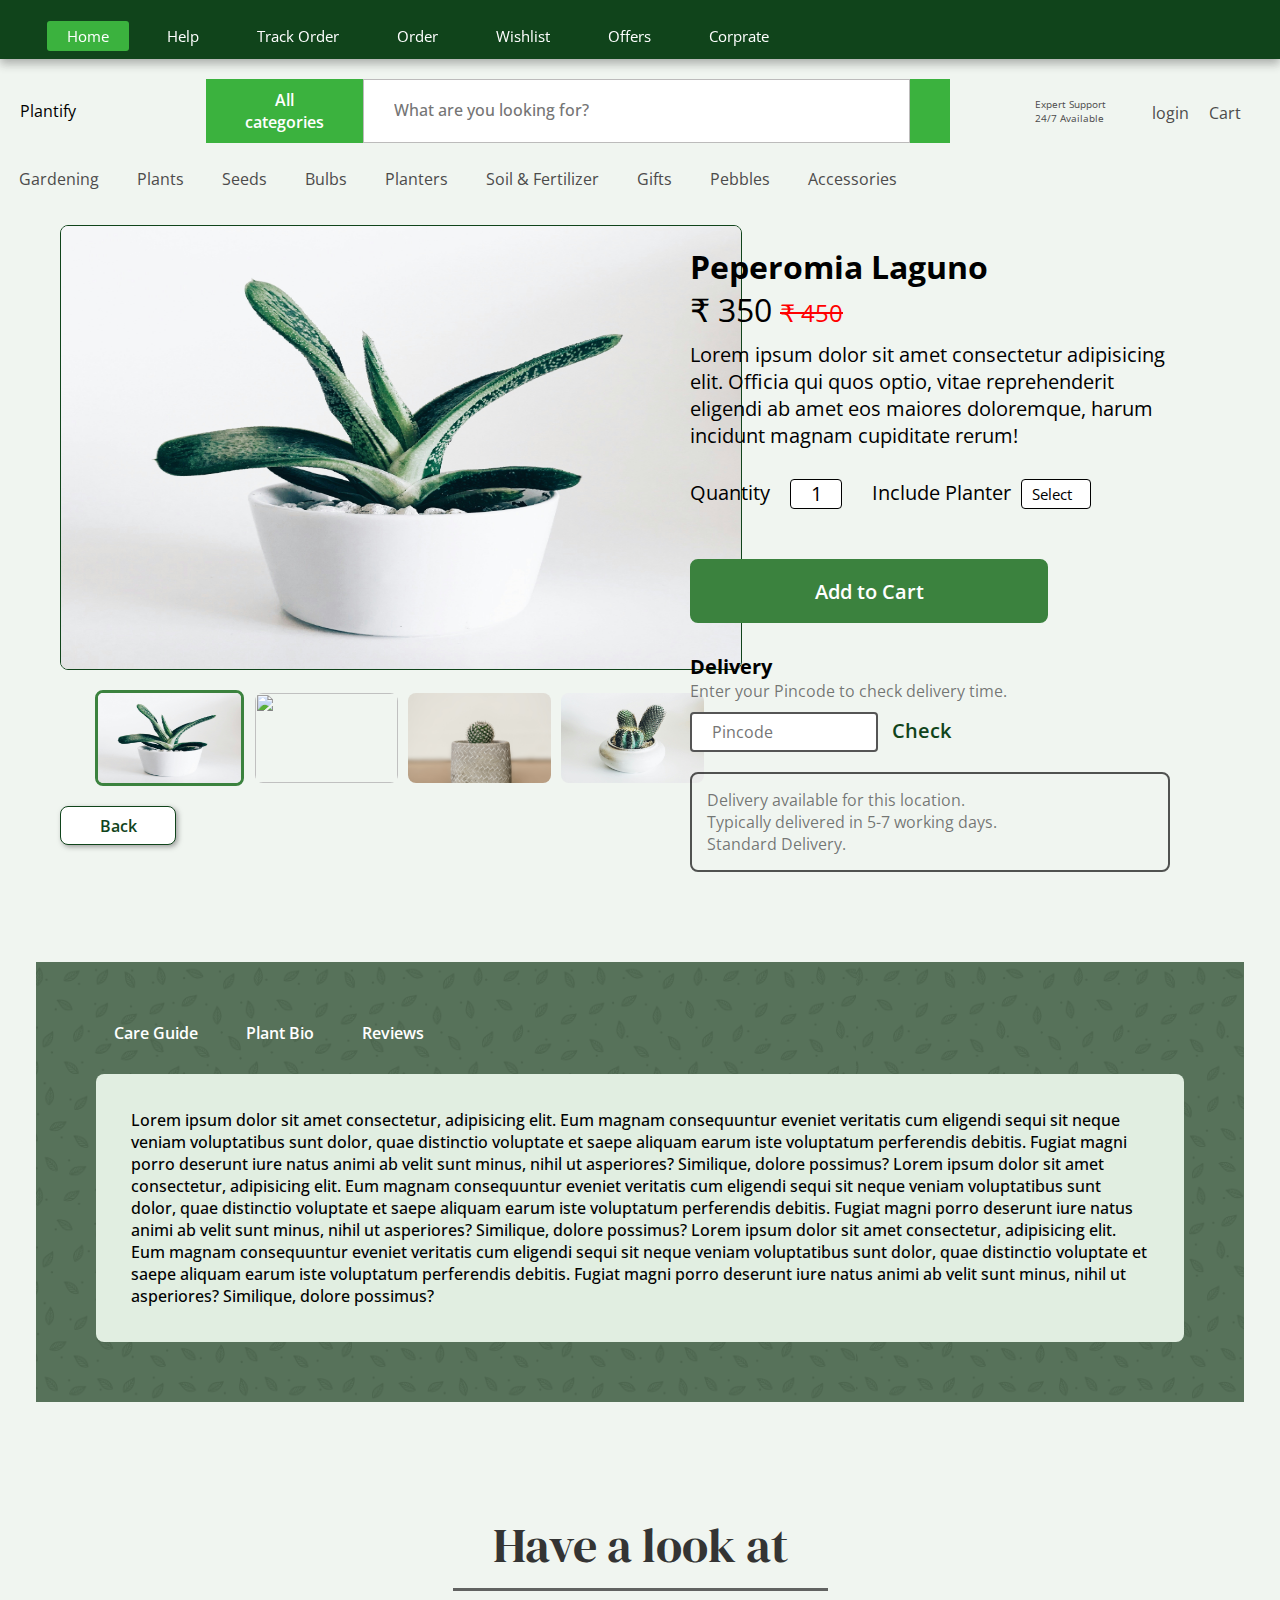
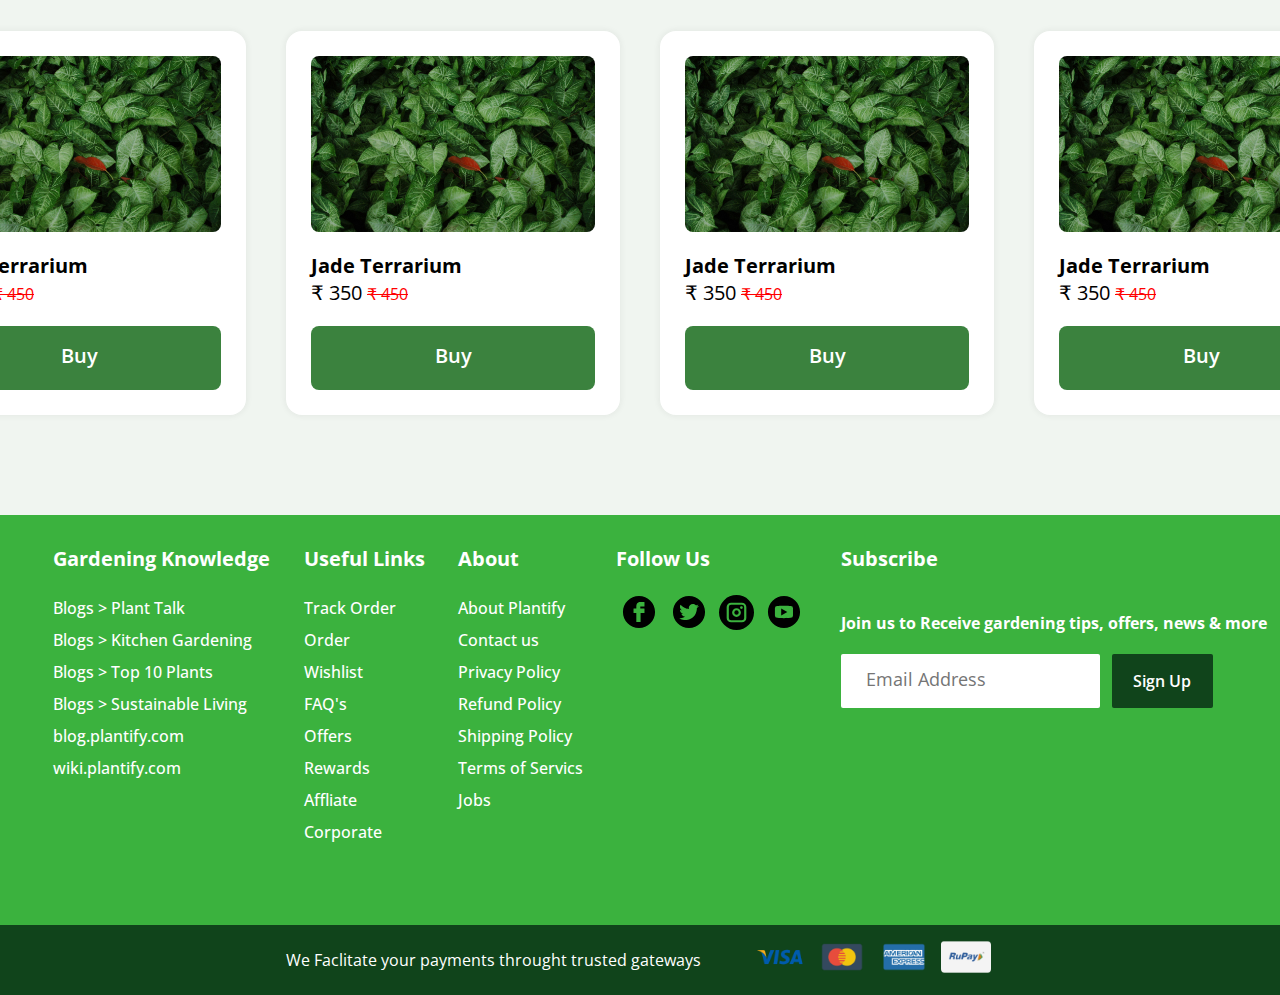
==== order.html @ 04eeaf90 "Add files via upload" ====
<!DOCTYPE html>
<html lang="en">

<head>
    <meta charset="UTF-8" />
    <meta name="viewport" content="width=device-width, initial-scale=1.0" />
    <title>Plantify Home</title>
    <link rel="stylesheet" href="home-style.css" />
    <link rel="preconnect" href="https://fonts.googleapis.com" />
    <link rel="preconnect" href="https://fonts.gstatic.com" crossorigin />
    <link href="https://fonts.googleapis.com/css2?family=Open+Sans:ital,wght@0,300..800;1,300..800&display=swap"
        rel="stylesheet" />
    <link rel="preconnect" href="https://fonts.googleapis.com" />
    <link rel="preconnect" href="https://fonts.gstatic.com" crossorigin />
    <link href="https://fonts.googleapis.com/css2?family=DM+Serif+Display:ital@0;1&display=swap" rel="stylesheet" />
    <script src="https://kit.fontawesome.com/496f002ed5.js" crossorigin="anonymous"></script>
    <style>
      body::before {
          display: none;
      }
    </style>
</head>

<body>
    <!-- header -->
    <div class="nav-header">
        <div class="nav-links">
            <a href="" id="current">Home</a>
            <a href="#1">Help</a>
            <a href="#2">Track Order</a>
            <a href="#3">Order</a>
            <a href="#4">Wishlist</a>
            <a href="#5">Offers</a>
            <a href="#6">Corprate</a>
        </div>
    </div>

    <!-- search area -->
    <div class="search-area">
        <div class="logo">Plantify</div>

        <div class="search-bar">
            <a href="#1">All categories</a>
            <input type="text" name="" id="" placeholder="What are you looking for?" />
            <button id="search"><i class="fa fa-search"></i></button>
        </div>

        <div class="search-links">
            <a href="#1" id="support">
                <i class="fa fa-support"></i>
                <p>Expert Support 24/7 Available</p>
            </a>
            <a href="#2">
                <i class="fa fa-user"></i>
                login
            </a>
            <a href="#3">
                <i class="fa-solid fa-cart-shopping"></i>
                Cart
            </a>
        </div>
    </div>

    <!-- dropdown menus -->
    <div class="dropdown-menu">

        <div class="dropdown">
            <button class="dropbtn">Gardening <i class="fa fa-chevron-down"></i></button>
            <div class="dropdown-content">
                <a href="#">Link 1</a>
                <a href="#">Link 2</a>
                <a href="#">Link 3</a>
            </div>
        </div>

        <div class="dropdown">
            <button class="dropbtn">Plants <i class="fa fa-chevron-down"></i></button>
            <div class="dropdown-content">
                <a href="#">Link 1</a>
                <a href="#">Link 2</a>
                <a href="#">Link 3</a>
            </div>
        </div>

        <div class="dropdown">
            <button class="dropbtn">Seeds <i class="fa fa-chevron-down"></i></button>
            <div class="dropdown-content">
                <a href="#">Link 1</a>
                <a href="#">Link 2</a>
                <a href="#">Link 3</a>
            </div>
        </div>

        <div class="dropdown">
            <button class="dropbtn">Bulbs <i class="fa fa-chevron-down"></i></button>
            <div class="dropdown-content">
                <a href="#">Link 1</a>
                <a href="#">Link 2</a>
                <a href="#">Link 3</a>
            </div>
        </div>

        <div class="dropdown">
            <button class="dropbtn">Planters <i class="fa fa-chevron-down"></i></button>
            <div class="dropdown-content">
                <a href="#">Link 1</a>
                <a href="#">Link 2</a>
                <a href="#">Link 3</a>
            </div>
        </div>
        <div class="dropdown">
            <button class="dropbtn">Soil & Fertilizer <i class="fa fa-chevron-down"></i></button>
            <div class="dropdown-content">
                <a href="#">Link 1</a>
                <a href="#">Link 2</a>
                <a href="#">Link 3</a>
            </div>
        </div>

        <div class="dropdown">
            <button class="dropbtn">Gifts <i class="fa fa-chevron-down"></i></button>
            <div class="dropdown-content">
                <a href="#">Link 1</a>
                <a href="#">Link 2</a>
                <a href="#">Link 3</a>
            </div>
        </div>

        <div class="dropdown">
            <button class="dropbtn">Pebbles <i class="fa fa-chevron-down"></i></button>
            <div class="dropdown-content">
                <a href="#">Link 1</a>
                <a href="#">Link 2</a>
                <a href="#">Link 3</a>
            </div>
        </div>

        <div class="dropdown">
            <button class="dropbtn">Accessories <i class="fa fa-chevron-down"></i></button>
            <div class="dropdown-content">
                <a href="#">Link 1</a>
                <a href="#">Link 2</a>
                <a href="#">Link 3</a>
            </div>
        </div>

    </div>

    <!-- product detail -->
    <div class="pd-detail">
        <div class="pd-image-section">
            <img id="pd-main-img" src="assets/product/pd-img-1.jpg"></img>
            <div class="pd-other-img">
                <i class="fa fa-chevron-left" onclick="imageBackward()"></i>
                <img src="assets/product/pd-img-1.jpg" alt="" class="selected" id="sample">
                <img src="assets/product/pd-img-3.jpg" alt="">
                <img src="assets/product/pd-img-4.jpg" alt="">
                <img src="assets/product/pd-img-5.jpg" alt="">
                <i class="fa fa-chevron-right" onclick="imageForward()"></i>
            </div>
            <button onclick="window.location.href = 'index.html'">Back</button>
        </div>
        <div class="pd-content">

            <h1 id="pd-name">Peperomia Laguno</h1>
            <p id="pd-price" style="font-size: 32px;">
                &#8377 350 <s style="font-size: 24px; color: red;">&#8377 450</s>
            </p>
            <p id="pd-detail-text">
                Lorem ipsum dolor sit amet consectetur adipisicing elit. Officia qui quos optio, vitae reprehenderit eligendi ab amet eos maiores doloremque, harum incidunt magnam cupiditate rerum!
            </p>
            <div class="pd-selections">
                    <div class="quantity-container">
                        <label for="Quantity">Quantity</label>
                        <div class="quantity-input">
                          <i class="fa fa-minus" onclick="if(quantityValue>1){quantityValue--;
                          quantity.value = quantityValue;}"></i>
                          <input type="text" id="quantity" value="1" readonly style="border: none; background: transparent; width: 30px; text-align: center; font-size: 20px;">
                          <i class="fa fa-plus" onclick="quantityValue++;
                          quantity.value = quantityValue;"></i>
                        </div>    
                    </div>
                    <p>Include Planter</p>
                    <div class="planter-include">
                      <button class="planter-include-btn" id="planter">Select &nbsp <i class="fa fa-chevron-down"></i></button>
                      <div class="planter-include-content">
                        <p onclick="planter.innerHTML = this.innerHTML;">Yes</p>
                        <p onclick="planter.innerHTML = this.innerHTML;">No</p>
                      </div>
                    </div>
                    
            </div>
            <button id="add-to-cart">Add to Cart</button>
            <div class="delivery-detail">
                <h1>Delivery</h1>
                <p>Enter your Pincode to check delivery time.</p>
                <input type="text" id="pin-code" placeholder="Pincode">
                <button id="check">Check</button>
                <p id="delivery-detail-content">
                    Delivery available for this location.
                    <br>
                    Typically delivered in 5-7 working days.
                    <br>
                    Standard Delivery.

                </p>
            </div>

        </div>
    </div>

    <!-- product more description -->
    <div class="pd-description-box">
        <div class="description-box-link">
            <span id="Care-Guide"><i class="fa fa-chevron-down"></i> &nbsp Care Guide</span>
            <span id="Care-Guide"><i class="fa fa-chevron-right"></i> &nbsp Plant Bio</span>
            <span id="Care-Guide"><i class="fa fa-chevron-right"></i> &nbsp Reviews</span>
        </div>
        <div class="description-box-content">
            Lorem ipsum dolor sit amet consectetur, adipisicing elit. Eum magnam consequuntur eveniet veritatis cum eligendi sequi sit neque veniam voluptatibus sunt dolor, quae distinctio voluptate et saepe aliquam earum iste voluptatum perferendis debitis. Fugiat magni porro deserunt iure natus animi ab velit sunt minus, nihil ut asperiores? Similique, dolore possimus?

            Lorem ipsum dolor sit amet consectetur, adipisicing elit. Eum magnam consequuntur eveniet veritatis cum eligendi sequi sit neque veniam voluptatibus sunt dolor, quae distinctio voluptate et saepe aliquam earum iste voluptatum perferendis debitis. Fugiat magni porro deserunt iure natus animi ab velit sunt minus, nihil ut asperiores? Similique, dolore possimus? 

            Lorem ipsum dolor sit amet consectetur, adipisicing elit. Eum magnam consequuntur eveniet veritatis cum eligendi sequi sit neque veniam voluptatibus sunt dolor, quae distinctio voluptate et saepe aliquam earum iste voluptatum perferendis debitis. Fugiat magni porro deserunt iure natus animi ab velit sunt minus, nihil ut asperiores? Similique, dolore possimus?    
        </div>
    </div>

    <div class="section">

        <div class="section-title" style="margin-top: 60px;">
          Have a look at
        </div>
    
        <div class="section-card">
    
          <div class="square-1">
            <div class="img"></div>
            <div class="content">
              <h4>Jade Terrarium</h4>
              <p>
                &#8377 350 <s style="font-size: 16px; color: red;">&#8377 450</s>
              </p>
            </div>
            <a href="#1">Buy</a>
          </div>
    
          <div class="square-1">
            <div class="img"></div>
            <div class="content">
              <h4>Jade Terrarium</h4>
              <p>
                &#8377 350 <s style="font-size: 16px; color: red;">&#8377 450</s>
              </p>
            </div>
            <a href="#1">Buy</a>
          </div>
    
          <div class="square-1">
            <div class="img"></div>
            <div class="content">
              <h4>Jade Terrarium</h4>
              <p>
                &#8377 350 <s style="font-size: 16px; color: red;">&#8377 450</s>
              </p>
            </div>
            <a href="#1">Buy</a>
          </div>
    
          <div class="square-1">
            <div class="img"></div>
            <div class="content">
              <h4>Jade Terrarium</h4>
              <p>
                &#8377 350 <s style="font-size: 16px; color: red;">&#8377 450</s>
              </p>
            </div>
            <a href="#1">Buy</a>
          </div>
    
        </div>
    
      </div>

        <!-- footer Navigation -->
  <div class="footer-nav">
    <div class="link-col">
      <h4>Gardening Knowledge</h4>
      <a href="">Blogs > Plant Talk</a>
      <a href="">Blogs > Kitchen Gardening</a>
      <a href="">Blogs > Top 10 Plants</a>
      <a href="">Blogs > Sustainable Living</a>
      <a href="">blog.plantify.com</a>
      <a href="">wiki.plantify.com</a>
    </div>

    <div class="link-col">
      <h4>Useful Links</h4>
      <a href="">Track Order</a>
      <a href="">Order</a>
      <a href="">Wishlist</a>
      <a href="">FAQ's</a>
      <a href="">Offers</a>
      <a href="">Rewards</a>
      <a href="">Affliate</a>
      <a href="">Corporate</a>
    </div>

    <div class="link-col">
      <h4>About</h4>
      <a href="">About Plantify</a>
      <a href="">Contact us</a>
      <a href="">Privacy Policy</a>
      <a href="">Refund Policy</a>
      <a href="">Shipping Policy</a>
      <a href="">Terms of Servics</a>
      <a href="">Jobs</a>
    </div>

    <div class="link-col">
      <h4>Follow Us</h4>
      <div class="social-logo">
        <a href=""><img src="assets/icons/facebook.svg" alt=""></a>
        <a href=""><img src="assets/icons/twitter.svg" alt=""></a>
        <a href=""><img src="assets/icons/instagram.svg" alt="" style="height: 35px;
        width: 35px; margin-bottom: 2px;"></a>
        <a href=""><img src="assets/icons/youtube.svg" alt=""></a>
      </div>
    </div>

    <div class="link-col">
      <h4>Subscribe</h4>
      <p>Join us to Receive gardening tips, offers, news & more</p>
      <div class="sub">
        <input type="text" placeholder="Email Address">
        <a href="" class="signup">Sign Up</a>
      </div>
    </div>

  </div>

  <!-- footer -->
  <footer>
    <p>We Faclitate your payments throught trusted gateways</p>
    <div class="footer-icon">
      <img src="assets/icons/visa.png" alt="">
      <img src="assets/icons/mastercard.png" alt="">
      <img src="assets/icons/AE.png" alt="">
      <img src="assets/icons/rupay.png" alt="">
    </div>
  </footer>



<script src="script.js"></script>
</body>

</html>

<!-- last upload: 10/04/2024 -->
---- home-style.css ----
/* last upload: 10/04/2024 */

* {
    margin: 0;
    padding: 0;
    font-family: "Open Sans", sans-serif;

    --green: #10441b;
    --light-green: #3bb23e;
    --p-white: #f0f5f0;
    --border-grey: #bcbbbb;
    --text-grey: #4c4b4b;
    --button-green: #3b823e;

}


body::before {
    content: "";
    position: fixed;
    top: 0;
    left: 0;
    width: 100%;
    height: 100%;
    background-image: url('assets/Background.png');
    background-size: contain;
    opacity: 0.45;
    /* Adjust the value (0.5) to change opacity */
    z-index: -1;
    /* Ensure the pseudo-element is behind other content */
}

body {
    overflow-x: hidden;
    background-color: #f0f5f0;
}


.dm-serif text-regular {
    font-family: "DM Serif Text", serif;
    font-weight: 400;
    font-style: normal;
}

.dm-serif text-regular-italic {
    font-family: "DM Serif Text", serif;
    font-weight: 400;
    font-style: italic;
}


/* header */
.nav-header {
    width: 100vw;
    height: 59px;
    display: flex;
    gap: 10px;
    align-items: end;
    background-color: var(--green);
    position: sticky;
    top: 0;
    z-index: 20;
    box-shadow: 0px 5px 9px rgba(31, 31, 31, 0.321);

}

.nav-links {
    margin-left: 40px;
    margin-bottom: 12px;
}

.nav-header a {
    color: white;
    text-decoration: none;
    font-size: 15px;
    margin: 7px;
    padding: 5px 20px;
}

.nav-header #current {
    background: var(--light-green);
    border-radius: 3px;
}

.nav-header a:hover {
    background-color: #a0a0a06e;
    border-radius: 3px;
    transition: 0.2s;
}

/* search area */
.search-area {
    display: flex;
    justify-content: space-between;
    align-items: center;
    margin: 20px 20px;
}

.search-area .logo {
    width: 10%;
}

.search-area .search-bar {
    display: flex;
    width: 60%;
    font-size: 16px;
    font-weight: 600;
}

.search-area .search-bar a {
    padding: 10px 30px;
    width: 20%;
    text-align: center;
    background: var(--light-green);
    color: white;
    text-decoration: none;
}

.search-area .search-bar input {
    width: 100%;
    padding: 10px 30px;
    border: 1px solid var(--border-grey);
}

.search-area .search-bar input::placeholder {
    text-align: left;
    font-size: 16px;
    font-weight: 500;
}

.search-area .search-bar button {
    background: var(--light-green);
    color: white;
    border: none;
    box-shadow: none;
    padding: 3px 20px;
}

.search-area .search-links {
    width: 20%;
    display: flex;
    justify-content: center;
    align-items: center;
    gap: 20px;
}

.search-area .search-links a {
    color: var(--text-grey);
    text-decoration: none;
}

.search-area .search-links a:hover {
    color: var(--green);
}

.search-area .search-links a i {
    font-size: 20px;
}

.search-area .search-links #support {
    display: flex;
    justify-content: center;
    align-items: center;
    width: 100px;
}

.search-area .search-links #support p {
    font-size: 10px;
    margin: 3px;
}

/* dropdown menu */
.dropdown-menu {
    display: flex;
    gap: 20px;
    margin: 0px 10px;
}

.dropbtn {
    background: transparent;
    color: var(--text-grey);
    padding: 5px 9px;
    font-size: 16px;
    border: none;
}

/* The container <div> - needed to position the dropdown content */
.dropdown {
    position: relative;
    display: inline-block;
}

/* Dropdown Content (Hidden by Default) */
.dropdown-content {
    display: none;
    position: absolute;
    background-color: #f1f1f1;
    min-width: 160px;
    box-shadow: 0px 8px 16px 0px rgba(0, 0, 0, 0.2);
    z-index: 1;
}

/* Links inside the dropdown */
.dropdown-content a {
    color: black;
    padding: 12px 16px;
    text-decoration: none;
    display: block;
}

.dropbtn i {
    font-size: 12px;
}

/* Change color of dropdown links on hover */
.dropdown-content a:hover {
    background-color: #ddd;
}

/* Show the dropdown menu on hover */
.dropdown:hover .dropdown-content {
    display: block;
}

/* Change the background color of the dropdown button when the dropdown content is shown */
.dropdown:hover .dropbtn {
    background-color: #72727239;
}

/* hero section */
.hero {
    margin: 20px 10px;
    display: flex;
    flex-direction: column;
    height: 500px;
    background: linear-gradient(rgba(0, 0, 0, 0.621), rgba(0, 0, 0, 0.288)), url(assets/hero-bg.jpg);
    background-size: cover;
    color: white;
    justify-content: center;
    align-items: center;
}

.hero .upper-text {
    position: absolute;
    top: 242px;
    display: flex;
    flex-direction: column;
    justify-content: center;
    align-items: center;
}

.hero .upper-text h3 {
    font-size: 28px;
}

.hero h1 {
    font-size: 70px;
}


/* section */
.section {
    display: flex;
    flex-direction: column;
    justify-content: center;
    align-items: center;
    margin-bottom: 60px;

}

.section-title {
    font-family: "DM Serif Display", serif;
    font-size: 48px;
    color: #343434;
    padding: 10px 40px;
    border-bottom: 3px solid #343434c3;
}

.section-card {
    display: flex;
    justify-content: space-around;
    justify-content: center;
    align-items: center;
    margin: 40px;
    gap: 40px;
}

.section-card .circle {
    display: flex;
    flex-direction: column;
    justify-content: center;
    align-items: center;
}

.circle .img {
    height: 180px;
    width: 180px;
    background: url(assets/bonsai.jpg);
    background-size: cover;
    border-radius: 100%;
    margin: 5px;
}

.circle a {
    color: white;
    text-decoration: none;
    background-color: var(--button-green);
    padding: 5px 40px;
    box-shadow: 3px 3px 5px rgba(0, 0, 0, 0.326);
    border-radius: 9px;
    font-weight: 600;
    letter-spacing: 3px;
    margin: 10px 5px;
}

.circle p {
    color: red;
    font-size: 14px;
    margin: 9px;
    font-weight: 700;
    word-spacing: 2px;
}



.section-button a {
    font-size: 16px;
    display: block;
    background: var(--button-green);
    color: white;
    text-decoration: none;
    height: 50px;
    width: 186px;
    text-align: center;
    line-height: 50px;
    padding: 0;
    border-radius: 8px;
}

.square-1 {
    display: flex;
    background: white;
    border-radius: 16px;
    box-shadow: 0px 0px 7px rgba(43, 43, 43, 0.078);
    flex-direction: column;
    justify-content: space-between;
    padding: 25px;
}

.square-1 .img {
    background: url(assets/hero-bg.jpg);
    height: 175.5px;
    width: 284px;
    background-size: cover;
    border-radius: 8px;
    margin-bottom: 20px;
}

.square-1 .content {
    font-size: 20px;
}

.square-1 a {
    color: white;
    text-decoration: none;
    font-weight: 600;
    font-size: 20px;
    background-color: var(--button-green);
    height: 64px;
    width: 284px;
    text-align: center;
    line-height: 60px;
    border-radius: 8px;
    margin-top: 20px;
}

.square-2 {
    display: flex;
    background: white;
    border-radius: 16px;
    box-shadow: 0px 0px 7px rgba(43, 43, 43, 0.078);
    flex-direction: column;
    justify-content: space-between;
    padding: 25px;
}

.square-2 .img {
    background: linear-gradient(rgba(4, 4, 4, 0.504),
            rgba(22, 22, 22, 0.586)), url(assets/hero-bg.jpg);
    background-size: cover;
    width: 400px;
    height: 318px;
    color: white;
    display: flex;
    align-items: center;
    justify-content: center;
    font-size: 24px;
    font-weight: 600;
    border-radius: 8px;
}

.square-2 a {
    display: flex;
    justify-content: center;
    align-items: center;
    color: white;
    font-size: 20px;
    font-weight: 600;
    background-color: var(--button-green);
    text-decoration: none;
    height: 64px;
    width: 100%;
    border-radius: 8px;
    margin-top: 20px;
    border: 1px solid var(--button-green);
}


.square-2:hover {
    box-shadow: 0px 0px 15px rgba(0, 0, 0, 0.181);
    transition: 0.4s;
}

.square-2 a:hover {
    background: white;
    color: black;
    border: 1px solid black;
}

/* blog section */
.blog-section {
    display: flex;
    justify-content: center;
    align-items: center;
    gap: 100px;
}

.blog-img {
    background: url(assets/hero-bg.jpg);
    background-size: cover;
    width: 780px;
    height: 500px;
    border-radius: 16px;
    border: 1px solid #3b823e;
    box-shadow: 2px 2px 9px rgba(0, 0, 0, 0.345);
}

.blog-content {
    display: flex;
    flex-direction: column;
    justify-content: space-between;
    width: 500px;
    height: 500px;

}

.blog-title {
    font-family: "DM Serif Display", serif;
    font-size: 40px;
    color: #343434;
}

.blog-content .line {
    width: 190px;
    border-bottom: 2px solid black;
    margin-top: 10px;
}

.blog-content p {
    font-size: 24px;
}

.blog-content a {
    color: white;
    text-decoration: none;
    font-size: 20px;
    font-weight: 600;
    background-color: var(--button-green);
    text-align: center;
    width: 272px;
    height: 64px;
    line-height: 63px;
    border-radius: 8px;
    margin-top: 40px;
}

.blog-card {
    display: flex;
    flex-direction: column;
    justify-content: center;
    align-items: center;
    background: linear-gradient(rgba(0, 0, 0, 0.600), rgba(0, 0, 0, 0.600)), url(assets/blog1.jpg);
    background-size: cover;
    height: 220px;
    width: 600px;
    color: white;
    border-radius: 16px;
    padding: 30px;

}

.blog-card p {
    text-align: center;
    align-items: center;
    width: 576px;
    height: 114px;
    font-size: 28px;
}

.blog-card a {
    background: var(--button-green);
    color: white;
    text-decoration: none;
    padding: 20px;
    width: 60%;
    font-size: 20px;
    font-weight: 600;
    border-radius: 8px;
    text-align: center;
    margin-top: 30px;

}

.blog-section2 {
    display: flex;
    justify-content: center;
    align-items: center;
    gap: 30px;
    margin: 20px;
}

/* navigation footer */
.footer-nav {
    display: flex;
    justify-content: space-evenly;
    background-color: var(--light-green);
    color: white;
    height: 350px;
    width: 100vw;
    padding: 30px 20px;
}

.link-col {
    display: flex;
    flex-direction: column;
}

.link-col h4 {
    font-size: 20px;
    margin-bottom: 20px;
}

.link-col a {
    color: white;
    text-decoration: none;
    font-size: 16px;
    margin: 5px 0;
    font-weight: 500;
}

.link-col .social-logo img {
    height: 40px;
    width: 40px;
    margin: 0px 3px;
}

.link-col input {
    width: 229px;
    height: 54px;
    border: none;
    border-radius: 2px;
    padding: 0px 15px;

}

.link-col input::placeholder {
    font-size: 18px;
    padding: 0 10px;
}

.link-col .signup {
    background: var(--green);
    width: 101px;
    height: 54px;
    text-align: center;
    display: flex;
    justify-content: center;
    align-items: center;
    margin: 0;
    border-radius: 2px;
    font-weight: 600;
}

.link-col .sub {
    display: flex;
    align-self: flex-start;
    justify-content: center;
    margin: 20px 0;
    gap: 12px;
}

.link-col p {
    font-size: 16px;
    font-weight: 700;
    margin-top: 20px;
}

footer {
    display: flex;
    justify-content: center;
    align-items: center;
    height: 70px;
    width: 100vw;
    background: var(--green);
    color: white;
    font-size: 16px;
    gap: 50px;
}

.footer-icon img {
    height: 50px;
    margin: 0px 4px;
}

.pd-detail {
    display: flex;
    width: 100vw-1;
    justify-content: center;
    margin: 30px auto 20px;
    padding: 0px 60px;
}

.pd-detail .pd-image-section {
    display: flex;
    flex-direction: column;
    justify-content: left;
    width: 50%;
}

.pd-image-section #pd-main-img {
    margin-bottom: 20px;
    width: 680px;
    height: 443px;
    border: 1px solid var(--green);
    border-radius: 8px;
    /* background-image: url(assets/product/pd-img-1.jpg);
    background-size: cover; */
}

.pd-image-section .pd-other-img {
    display: flex;
    justify-content: space-around;
    align-items: center;
    width: 680px;
    margin: 0px 0px 20px;
}

.pd-other-img img {
    width: 143px;
    height: 90px;
    border-radius: 8px;
    margin: 0px -10px;
}

.pd-other-img .selected {
    border: 3px solid var(--button-green);
}

.pd-image-section button {
    font-size: 16px;
    width: 116px;
    height: 39px;
    border-radius: 8px;
    border: 1px solid var(--green);
    background: white;
    font-weight: 600;
    color: var(--green);
    box-shadow: 2px 2px 5px rgba(128, 128, 128, 0.727);
}



.pd-description-box {
    position: relative;
    margin: 50px auto 40px;
    padding: 60px;
    width: 85%;
    background: url(assets/Background.png);
    background-color: #506B52;
    background-size: contain;
    color: white;
    font-weight: 500;
    min-height: 300px;

}

.pd-description-box .description-box-link {
    display: flex;
    gap: 20px;
    margin: 0px 0px 30px;
    font-weight: 600;
}

.description-box-link span {
    padding: 0px 10px;
    cursor: pointer;
}

.pd-description-box .description-box-content {
    background-color: rgb(225, 238, 225);
    color: black;
    padding: 35px;
    border-radius: 8px;
}



.pd-detail .pd-content {
    display: flex;
    flex-direction: column;
    justify-content: left;
    width: 50%;
    padding: 20px 50px;
}

.pd-content h1 {
    font-size: 32px;
}

.pd-content #pd-detail-text {
    font-size: 20px;
    margin: 10px 0;
}

.pd-content .pd-selections {
    display: flex;
    gap: 10px;
    margin: 20px 0;
    font-size: 20px;
}

.quantity-container{
    display: flex;
}

.quantity-input {
    background-color: white;
    margin: 0px 20px;
    border: 1px solid black;
    padding: 0px 10px;
    border-radius: 4px;
}



.planter-include-btn {
    background-color: white;
    color: black;
    padding: 0 10px;
    display: block;
    height: 30px;
    font-size: 15px;
    border: none;
    cursor: pointer;
    border: 1px solid black;
    border-radius: 4px;
}

/* Style the dropdown content (hidden by default) */
.planter-include-content {
    display: none;
    position: absolute;
    background-color: #fff;
    box-shadow: 0px 8px 16px 0px rgba(0, 0, 0, 0.2);
    z-index: 1;
}

/* Style the links inside the dropdown */
.planter-include-content p {
    color: #333;
    padding:0 10px;
    text-decoration: none;
    display: block;
    width: 50px;
    cursor: pointer;
}

/* Change color of dropdown links on hover */
.planter-include-content p:hover {
    background-color: #ddd;
}

/* Show the dropdown content when the button is clicked */
.planter-include:hover .planter-include-content {
    display: block;
}




.pd-content #add-to-cart {
    height: 64px;
    width: 358px;
    background: var(--button-green);
    font-weight: 600;
    font-size: 20px;
    color: white;
    text-align: center;
    border: 2px solid var(--button-green);
    border-radius: 8px;
    margin: 30px 0;
}

.delivery-detail {
    font-size: 16px;
    font-weight: 400;
    color: #343434a8;
}

.delivery-detail h1 {
    font-size: 20px;
    color: black;
}

.delivery-detail #delivery-detail-content {
    margin: 20px 0;
    border-radius: 8px;
    border: 2px solid rgba(0, 0, 0, 0.666);
    padding: 15px;
}

.delivery-detail button {
    background: none;
    border: none;
    font-size: 20px;
    font-weight: 600;
    color: var(--green);
}

.delivery-detail p {
    margin-bottom: 5px;
}

.delivery-detail input {
    width: 144px;
    height: 36px;
    padding: 0 20px;
    margin-right: 10px;
    margin-top: 5px;
    font-size: 16px;
    border-radius: 4px;
    border: 2px solid rgba(0, 0, 0, 0.666);
}
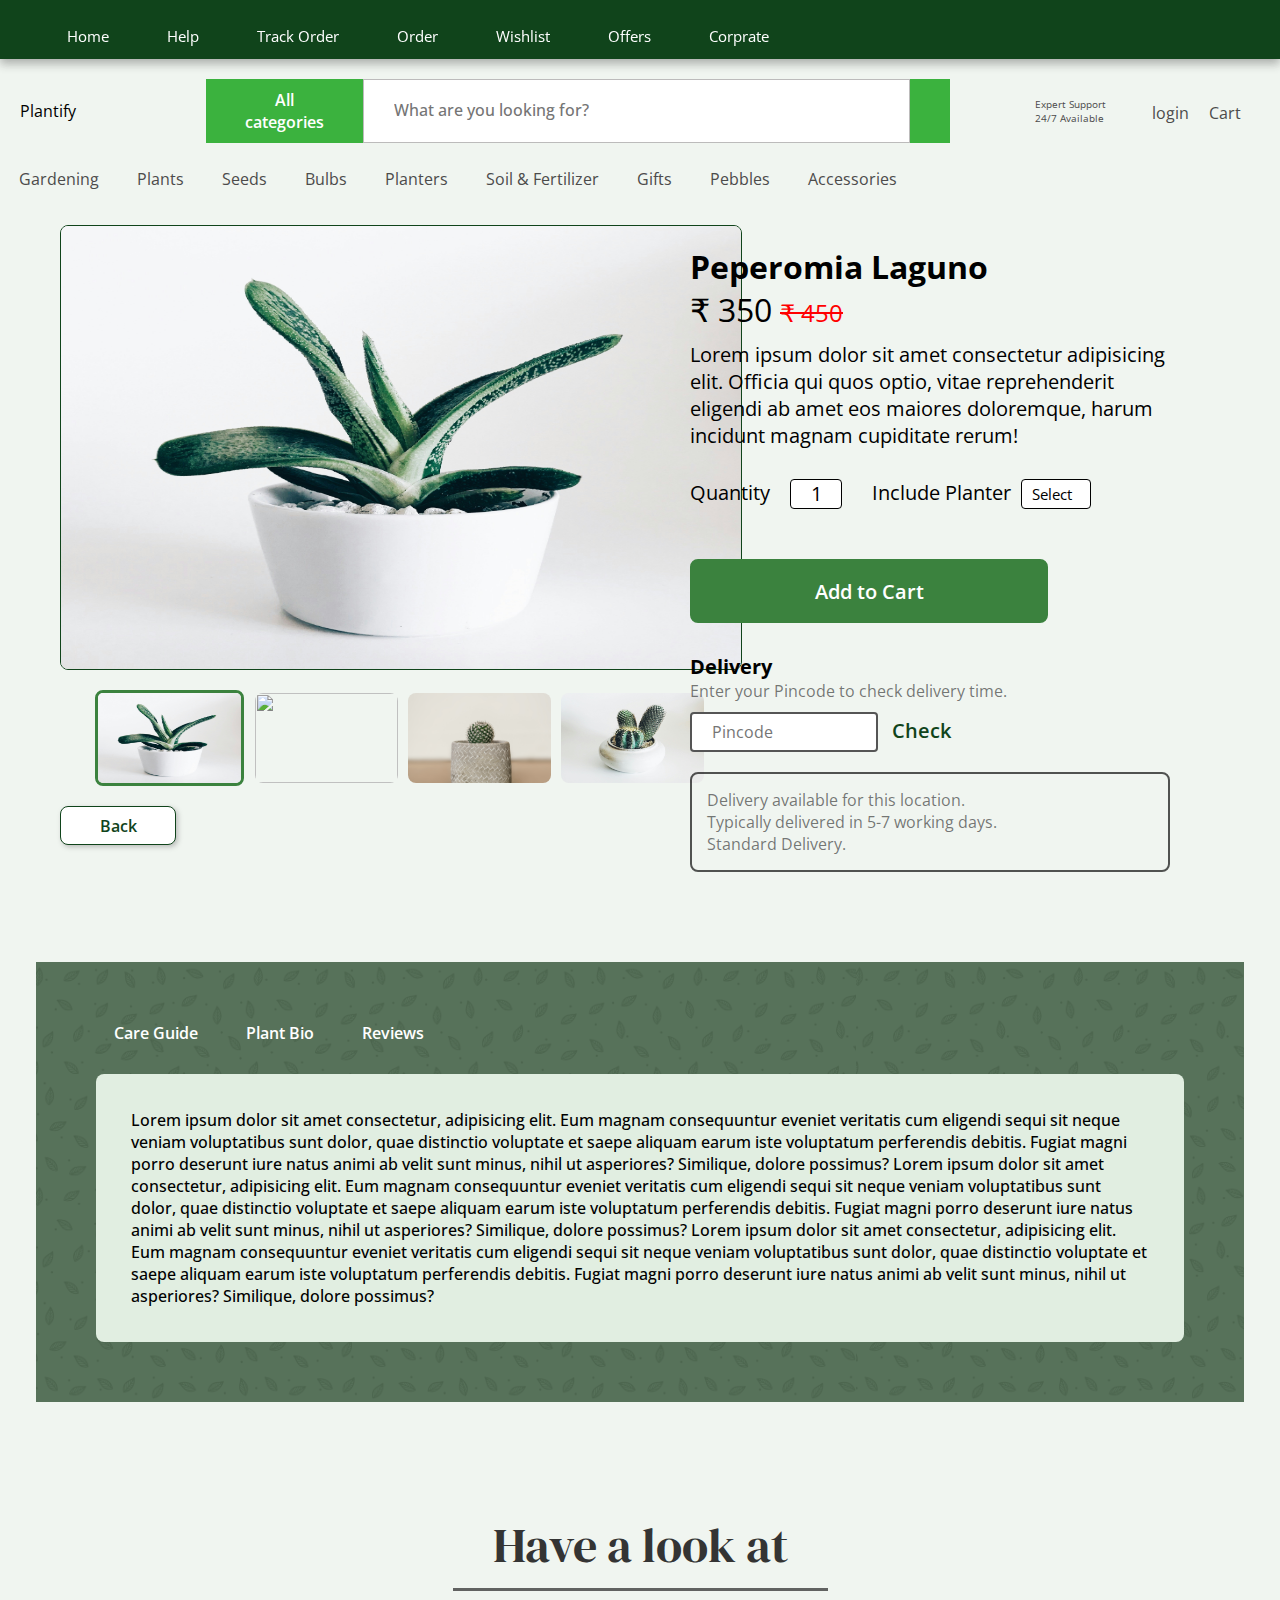
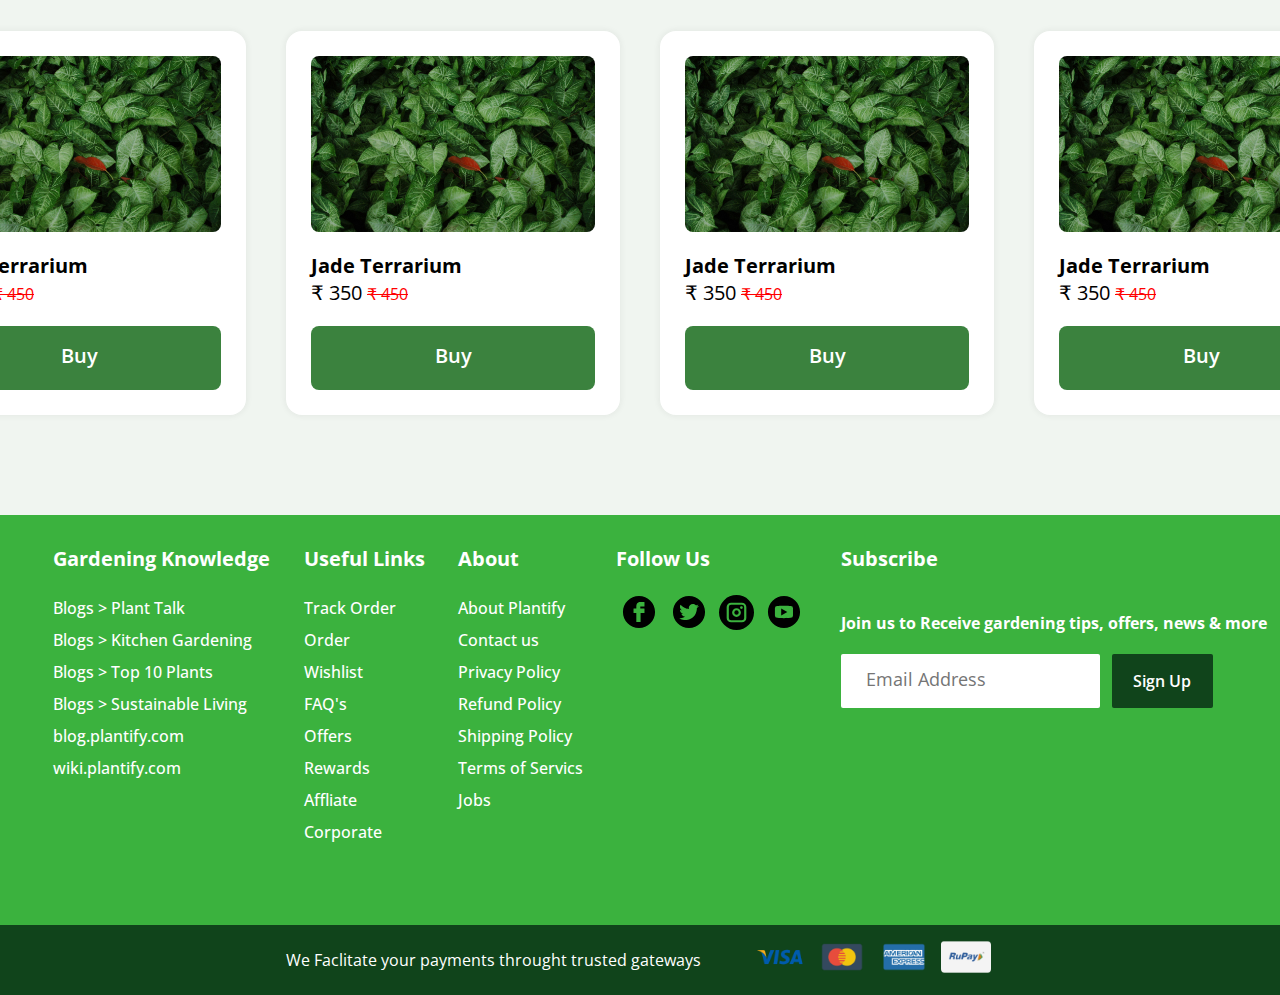
==== commit 1e1a9338: "order.html" ====
--- a/order.html
+++ b/order.html
@@ -25,7 +25,7 @@
     <!-- header -->
     <div class="nav-header">
         <div class="nav-links">
-            <a href="" id="current">Home</a>
+            <a href="index.html">Home</a>
             <a href="#1">Help</a>
             <a href="#2">Track Order</a>
             <a href="#3">Order</a>
@@ -50,11 +50,11 @@
                 <i class="fa fa-support"></i>
                 <p>Expert Support 24/7 Available</p>
             </a>
-            <a href="#2">
+            <a href="signin.html">
                 <i class="fa fa-user"></i>
                 login
             </a>
-            <a href="#3">
+            <a href="checkout.html">
                 <i class="fa-solid fa-cart-shopping"></i>
                 Cart
             </a>
@@ -158,7 +158,7 @@
                 <img src="assets/product/pd-img-5.jpg" alt="">
                 <i class="fa fa-chevron-right" onclick="imageForward()"></i>
             </div>
-            <button onclick="window.location.href = 'index.html'">Back</button>
+            <button onclick="window.location.href = 'index.html'" class="back-btn">Back</button>
         </div>
         <div class="pd-content">
 
@@ -356,4 +356,4 @@
 
 </html>
 
-<!-- last upload: 10/04/2024 -->+<!-- last git: 5/5/2024 -->
--- a/home-style.css
+++ b/home-style.css
@@ -1,4 +1,4 @@
-/* last upload: 10/04/2024 */
+/* last upload: 5/5/2024 */
 
 * {
     margin: 0;
@@ -666,7 +666,8 @@
     border: 3px solid var(--button-green);
 }
 
-.pd-image-section button {
+
+.back-btn{
     font-size: 16px;
     width: 116px;
     height: 39px;
@@ -675,9 +676,12 @@
     background: white;
     font-weight: 600;
     color: var(--green);
+    box-shadow: 2px 2px 5px rgba(128, 128, 128, 0.477);
+}
+
+.back-btn:hover{
     box-shadow: 2px 2px 5px rgba(128, 128, 128, 0.727);
 }
-
 
 
 .pd-description-box {
@@ -851,3 +855,180 @@
     border-radius: 4px;
     border: 2px solid rgba(0, 0, 0, 0.666);
 }
+
+/* -------------------------------------------------------------------------- */
+
+/* login page style */
+.login-card{
+    display: flex;
+    flex-direction: column;
+    background-color: white;
+    width: 717px;
+    margin: 50px 0;
+    position: relative;
+    left: 50%;
+    transform: translateX(-50%);
+
+    box-shadow: rgba(0, 0, 0, 0.1) 0px 4px 12px;
+    justify-content: center;
+    align-items: center;
+
+}
+
+.login-card h1{
+    font-size: 31px;
+    color: #3B823E;
+    margin-top: 40px;
+}
+
+.login-card p{
+    margin-bottom: 40px;
+}
+
+.login-section{
+    width: 426px;
+    height: 65px;
+    border: 1px solid #E0E0E0;
+    display: flex;
+    flex-direction: column;
+    justify-content: left;
+    padding: 20px;
+    position: relative;
+}
+
+.login-section input{
+    background-color: inherit;
+    border: none;
+    text-align: left;
+    font-size: 16px;
+    padding: 5px;
+}
+
+.login-section input:focus{
+    outline: none;
+    border-color: initial;
+}
+
+.login-section p{
+    margin: 10px 5px ;
+    font-size: 10px;
+    text-transform: uppercase;
+    color: #212121;
+}
+
+.login-section img{
+    right: 20px;
+    bottom: 25px;
+    cursor: pointer;
+}
+
+
+.login-section:focus-within{
+    border: 1px solid black;
+}
+
+.tnc{
+    display: block;
+    position: relative;
+    display: flex;
+    align-items: center;
+    justify-content: left;
+    margin: 15px 0px;
+}
+
+.tnc a{
+    margin-left: 10px;
+    color: #616161;
+    font-size: 12px;
+}
+
+.login-card a:hover{
+    color: blue;
+}
+.unchecked{
+    height: 40px;
+    width: 40px;
+    background-image: url(assets/icons/uncheck.png);
+    background-size: cover;
+}
+.checked{
+    height: 40px;
+    width: 40px;
+    background-image: url(assets/icons/check.png);
+    background-size: cover;
+}
+
+#login{
+    background-color: #3B823E;
+    width: 465px;
+    height: 80px;
+    border: none;
+    color: white;
+    font-size: 16px;
+    margin: 10px 0px;
+}
+
+#signin{
+    font-size: 14px;
+    color: black;
+    margin: 10px 0 20px;
+    text-decoration: none;
+}
+
+#signin::after{
+    display: block;
+    width: 0%;
+    content: '';
+    border-bottom: 2px solid var(--button-green);
+}
+
+#signin:hover::after{
+    width: 100%;
+    transition: 0.5s;
+}
+
+.login-ways{
+    margin: 20px;
+}
+
+.login-ways a{
+    margin: 0 10px;
+}
+
+#login:hover{
+    background-color: var(--light-green);
+    box-shadow: rgba(0, 0, 0, 0.532) 0px 3px 8px;
+    transition: 0.2s;
+}
+
+/* checkout */
+.cart-item{
+    display: flex;
+    flex-direction: column;
+    width: 90%;
+    align-items: center;
+    background-color: #fefefe;
+    margin-top: 40px;
+    padding: 10px 0px;
+    box-shadow: rgba(0, 0, 0, 0.16) 0px 1px 4px;
+}
+
+.cart-item table{
+    border-collapse: collapse;
+    width: 98%;
+    margin: 70px;
+}
+
+.cart-item th{
+    text-align: left;
+    position: relative;
+}
+
+.cart-item tr{
+    border-bottom: 1px solid black;
+}
+
+.cart-item img{
+    width: 140px;
+    height: 110px;
+}
